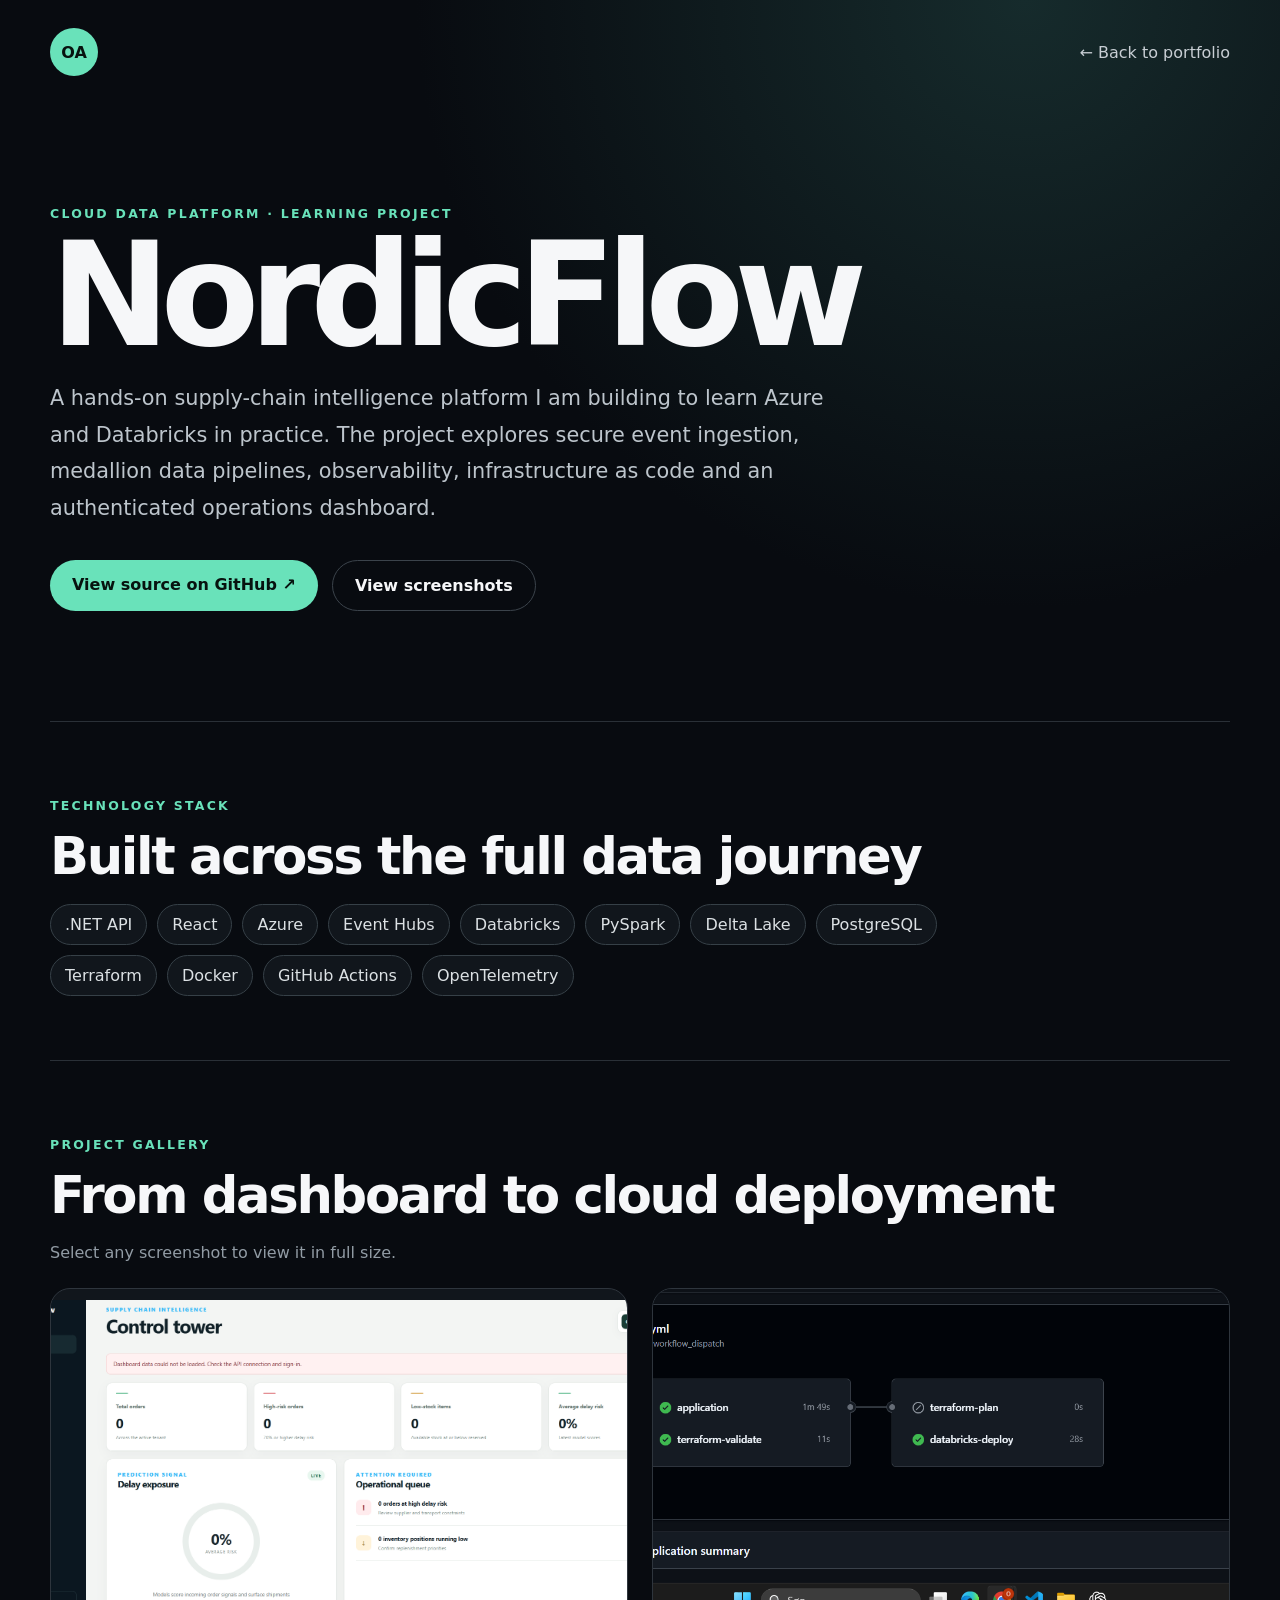
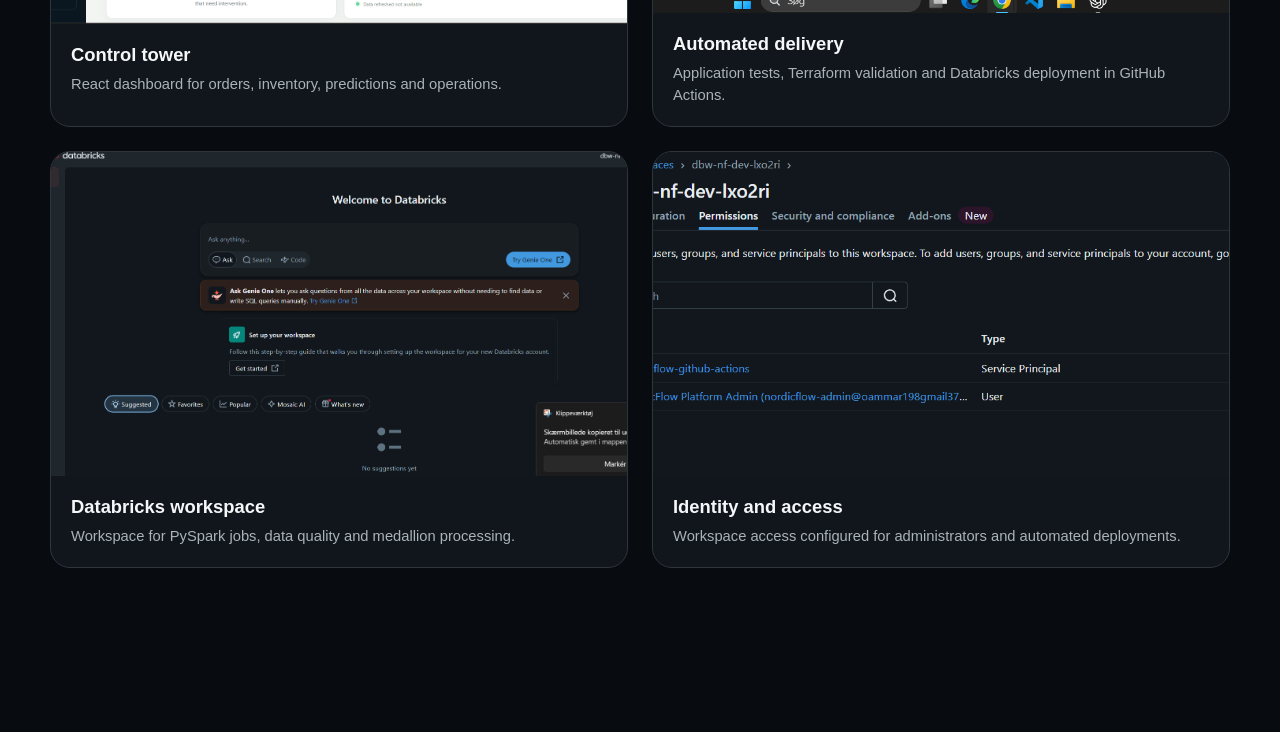
==== nordicflow.html @ 873209d8 "Add NordicFlow project gallery" ====
<!doctype html>
<html lang="en">
  <head>
    <meta charset="UTF-8" />
    <meta name="viewport" content="width=device-width, initial-scale=1.0" />
    <meta name="description" content="NordicFlow — a hands-on Azure and Databricks learning project by Oumar Ammar." />
    <title>NordicFlow | Oumar Ammar</title>
    <link rel="stylesheet" href="/assets/nordicflow-gallery.css" />
  </head>
  <body>
    <header class="site-header">
      <a class="brand" href="/">OA</a>
      <a class="back-link" href="/">← Back to portfolio</a>
    </header>

    <main>
      <section class="hero">
        <p class="eyebrow">Cloud data platform · Learning project</p>
        <h1>NordicFlow</h1>
        <p class="intro">
          A hands-on supply-chain intelligence platform I am building to learn Azure and Databricks in practice.
          The project explores secure event ingestion, medallion data pipelines, observability, infrastructure as
          code and an authenticated operations dashboard.
        </p>
        <div class="actions">
          <a class="primary-button" href="https://github.com/oumar969/NordicFlow" target="_blank" rel="noreferrer">View source on GitHub ↗</a>
          <a class="secondary-button" href="#screenshots">View screenshots</a>
        </div>
      </section>

      <section class="stack" aria-labelledby="stack-title">
        <p class="eyebrow">Technology stack</p>
        <h2 id="stack-title">Built across the full data journey</h2>
        <div class="tags" aria-label="NordicFlow technologies">
          <span>.NET API</span><span>React</span><span>Azure</span><span>Event Hubs</span>
          <span>Databricks</span><span>PySpark</span><span>Delta Lake</span><span>PostgreSQL</span>
          <span>Terraform</span><span>Docker</span><span>GitHub Actions</span><span>OpenTelemetry</span>
        </div>
      </section>

      <section class="gallery-section" id="screenshots" aria-labelledby="gallery-title">
        <p class="eyebrow">Project gallery</p>
        <h2 id="gallery-title">From dashboard to cloud deployment</h2>
        <p class="gallery-help">Select any screenshot to view it in full size.</p>

        <div class="gallery">
          <button class="gallery-card" data-index="0" type="button">
            <img src="/images/nordicflow-dashboard.png" alt="NordicFlow control tower dashboard" />
            <span><strong>Control tower</strong><small>React dashboard for orders, inventory, predictions and operations.</small></span>
          </button>
          <button class="gallery-card" data-index="1" type="button">
            <img src="/images/nordicflow-ci.png" alt="Successful NordicFlow GitHub Actions deployment" />
            <span><strong>Automated delivery</strong><small>Application tests, Terraform validation and Databricks deployment in GitHub Actions.</small></span>
          </button>
          <button class="gallery-card" data-index="2" type="button">
            <img src="/images/nordicflow-databricks.png" alt="NordicFlow Azure Databricks workspace" />
            <span><strong>Databricks workspace</strong><small>Workspace for PySpark jobs, data quality and medallion processing.</small></span>
          </button>
          <button class="gallery-card" data-index="3" type="button">
            <img src="/images/nordicflow-access.png" alt="NordicFlow Databricks workspace access configuration" />
            <span><strong>Identity and access</strong><small>Workspace access configured for administrators and automated deployments.</small></span>
          </button>
        </div>
      </section>
    </main>

    <dialog class="lightbox" aria-label="Screenshot viewer">
      <button class="close" type="button" aria-label="Close screenshot">×</button>
      <button class="previous" type="button" aria-label="Previous screenshot">‹</button>
      <figure>
        <img src="" alt="" />
        <figcaption></figcaption>
      </figure>
      <button class="next" type="button" aria-label="Next screenshot">›</button>
    </dialog>

    <script src="/assets/nordicflow-gallery.js"></script>
  </body>
</html>
---- assets/nordicflow-gallery.css ----
:root {
  color-scheme: dark;
  font-family: Inter, ui-sans-serif, system-ui, -apple-system, BlinkMacSystemFont, "Segoe UI", sans-serif;
  background: #080b10;
  color: #f6f7f9;
}

* { box-sizing: border-box; }
html { scroll-behavior: smooth; }
body { margin: 0; background: radial-gradient(circle at 80% 0%, #162b2c 0, #080b10 38rem); }
a { color: inherit; }

.site-header {
  width: min(1180px, calc(100% - 40px));
  margin: 0 auto;
  padding: 28px 0;
  display: flex;
  align-items: center;
  justify-content: space-between;
}

.brand {
  width: 48px;
  height: 48px;
  display: grid;
  place-items: center;
  border-radius: 50%;
  background: #69e2ba;
  color: #07130f;
  font-weight: 900;
  text-decoration: none;
}

.back-link { color: #c8ced4; text-decoration: none; }
.back-link:hover { color: #69e2ba; }

main { width: min(1180px, calc(100% - 40px)); margin: 0 auto; padding-bottom: 100px; }
.hero { max-width: 900px; padding: 90px 0 110px; }
.eyebrow { color: #69e2ba; font-size: .78rem; font-weight: 800; letter-spacing: .18em; text-transform: uppercase; }
h1 { margin: 12px 0 24px; font-size: clamp(4rem, 12vw, 9rem); line-height: .85; letter-spacing: -.07em; }
h2 { margin: 8px 0 18px; font-size: clamp(2rem, 4vw, 3.6rem); letter-spacing: -.045em; }
.intro { max-width: 780px; color: #bdc5cc; font-size: clamp(1.05rem, 2vw, 1.3rem); line-height: 1.75; }
.actions { display: flex; flex-wrap: wrap; gap: 14px; margin-top: 34px; }
.primary-button, .secondary-button { padding: 15px 22px; border-radius: 999px; font-weight: 750; text-decoration: none; }
.primary-button { background: #69e2ba; color: #07130f; }
.secondary-button { border: 1px solid #3b434b; }

.stack, .gallery-section { padding: 64px 0; border-top: 1px solid #2a3037; }
.tags { display: flex; flex-wrap: wrap; gap: 10px; max-width: 950px; }
.tags span { padding: 10px 14px; border: 1px solid #364047; border-radius: 999px; color: #dce1e4; background: #11161c; }
.gallery-help { color: #929ca5; margin-bottom: 26px; }
.gallery { display: grid; grid-template-columns: repeat(2, minmax(0, 1fr)); gap: 24px; }
.gallery-card { padding: 0; overflow: hidden; border: 1px solid #2e353d; border-radius: 20px; background: #11161c; color: inherit; text-align: left; cursor: zoom-in; }
.gallery-card:hover { transform: translateY(-3px); border-color: #69e2ba; }
.gallery-card img { width: 100%; aspect-ratio: 16 / 9; display: block; object-fit: cover; object-position: top; background: #171d24; }
.gallery-card span { display: grid; gap: 7px; padding: 20px; }
.gallery-card strong { font-size: 1.15rem; }
.gallery-card small { color: #aab3ba; font-size: .92rem; line-height: 1.5; }

.lightbox { width: min(1400px, 96vw); max-width: none; padding: 50px 64px 24px; border: 1px solid #3a444b; border-radius: 18px; background: #080b10; color: white; }
.lightbox::backdrop { background: rgb(0 0 0 / .88); backdrop-filter: blur(8px); }
.lightbox figure { margin: 0; }
.lightbox img { width: 100%; max-height: 78vh; object-fit: contain; display: block; }
.lightbox figcaption { padding-top: 16px; text-align: center; color: #c4ccd2; }
.close, .previous, .next { position: absolute; border: 0; border-radius: 50%; background: #1c242b; color: white; cursor: pointer; }
.close { top: 12px; right: 12px; width: 38px; height: 38px; font-size: 1.5rem; }
.previous, .next { top: 50%; width: 44px; height: 44px; font-size: 2rem; }
.previous { left: 10px; }
.next { right: 10px; }

@media (max-width: 760px) {
  .hero { padding: 60px 0 80px; }
  .gallery { grid-template-columns: 1fr; }
  .lightbox { padding: 52px 12px 18px; }
  .previous, .next { top: auto; bottom: 12px; }
}
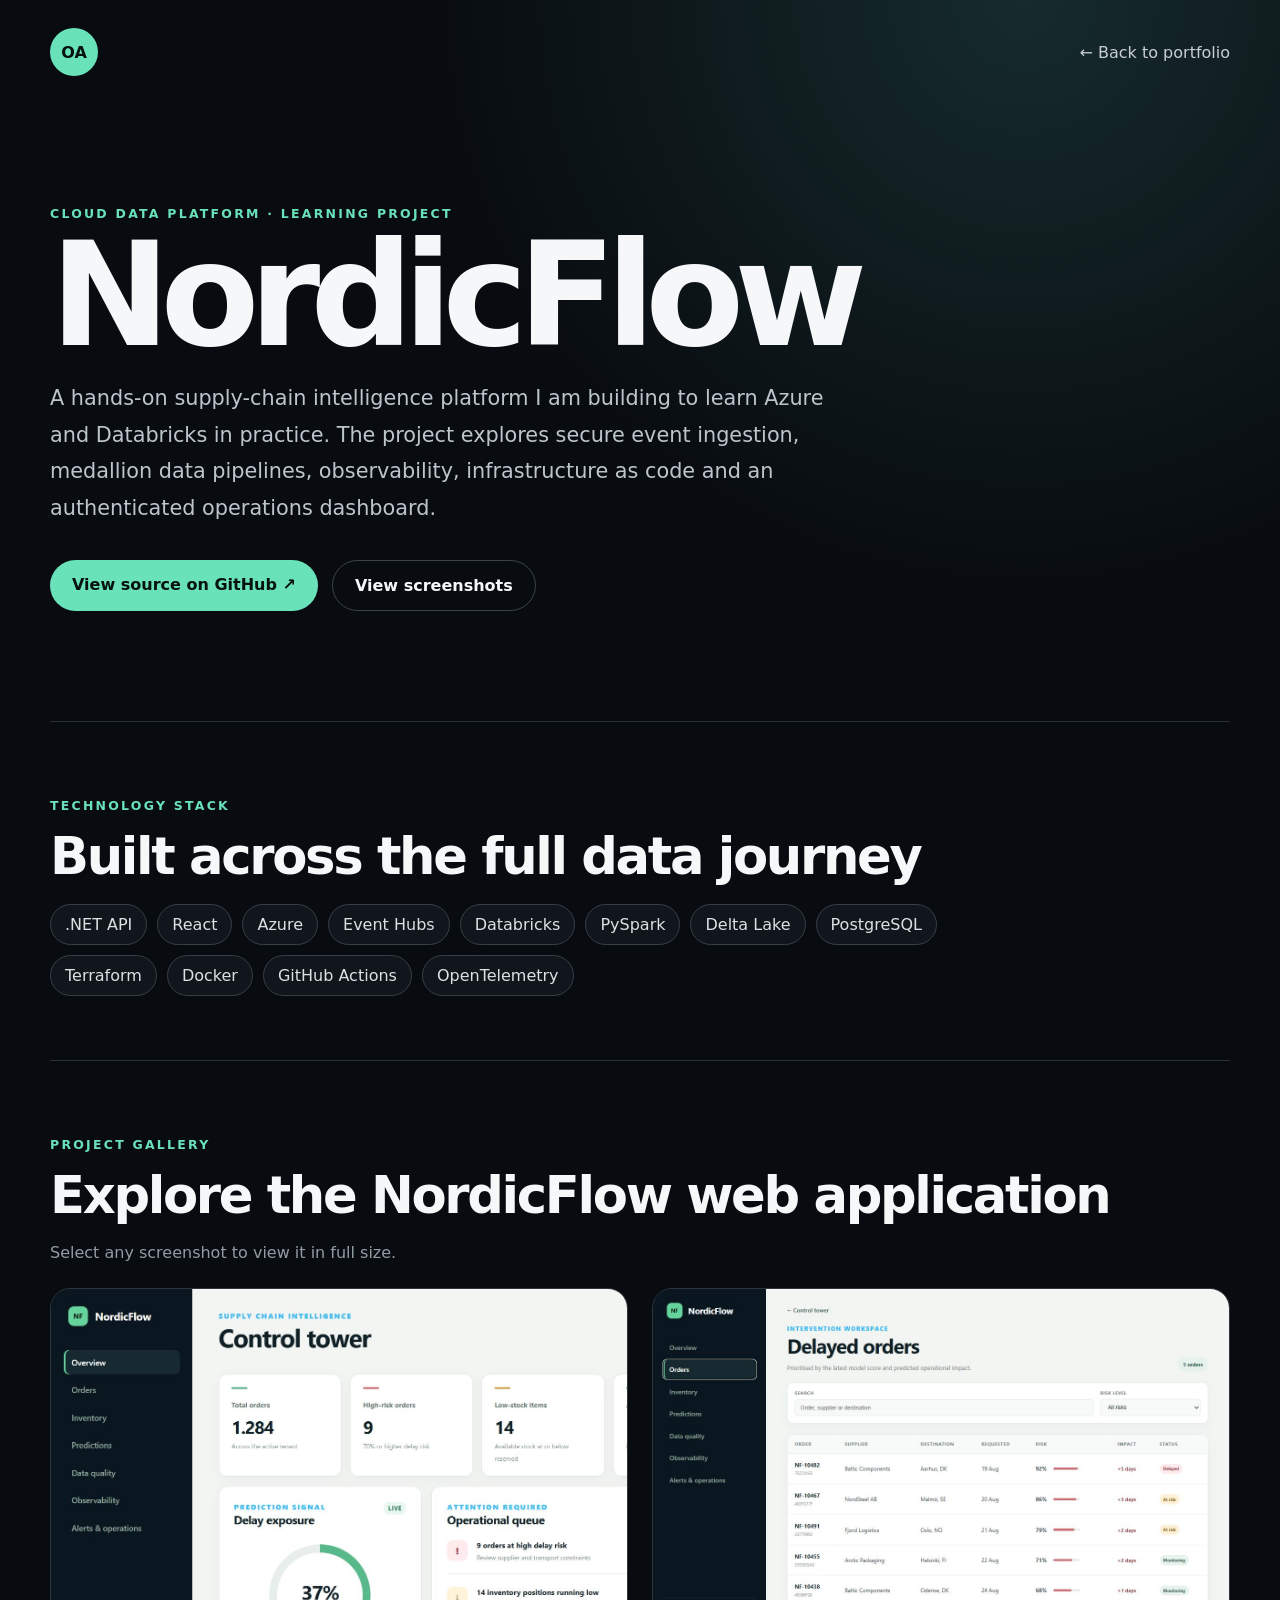
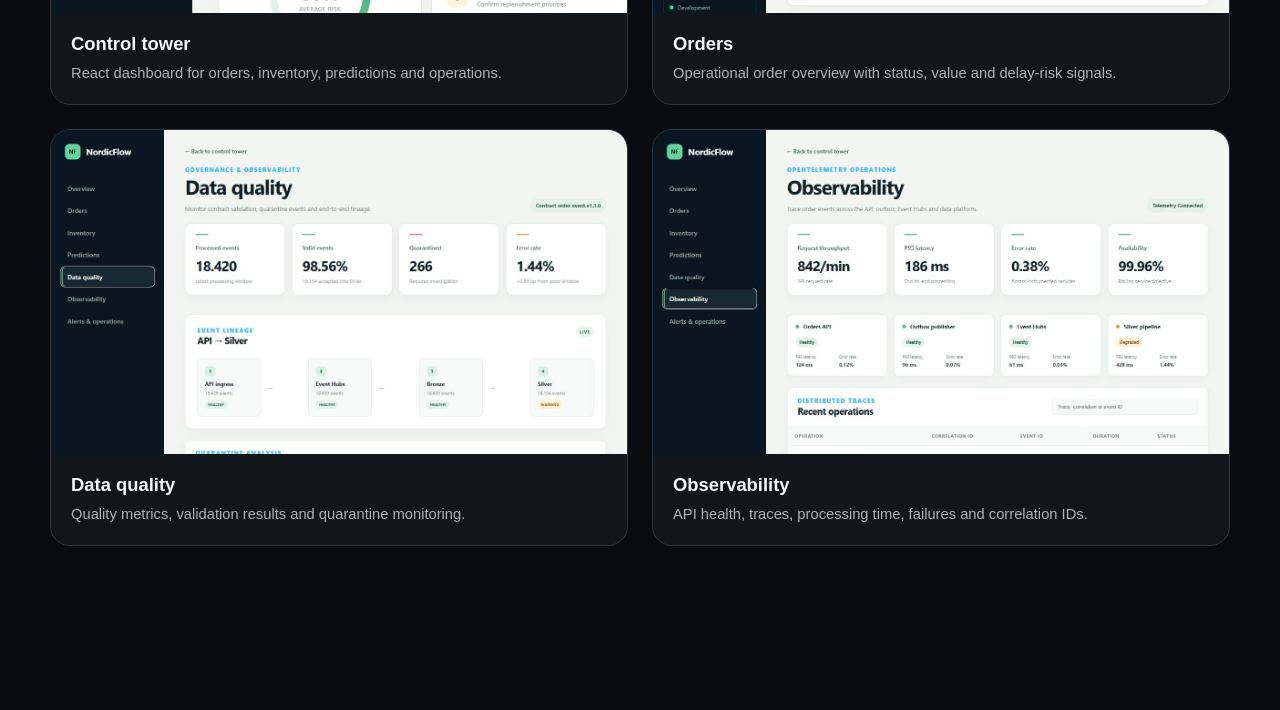
==== commit b26e0f37: "Show NordicFlow application screenshots" ====
--- a/nordicflow.html
+++ b/nordicflow.html
@@ -40,25 +40,25 @@
 
       <section class="gallery-section" id="screenshots" aria-labelledby="gallery-title">
         <p class="eyebrow">Project gallery</p>
-        <h2 id="gallery-title">From dashboard to cloud deployment</h2>
+        <h2 id="gallery-title">Explore the NordicFlow web application</h2>
         <p class="gallery-help">Select any screenshot to view it in full size.</p>
 
         <div class="gallery">
           <button class="gallery-card" data-index="0" type="button">
-            <img src="/images/nordicflow-dashboard.png" alt="NordicFlow control tower dashboard" />
+            <img src="/images/nordicflow-overview.png" alt="NordicFlow control tower overview" />
             <span><strong>Control tower</strong><small>React dashboard for orders, inventory, predictions and operations.</small></span>
           </button>
           <button class="gallery-card" data-index="1" type="button">
-            <img src="/images/nordicflow-ci.png" alt="Successful NordicFlow GitHub Actions deployment" />
-            <span><strong>Automated delivery</strong><small>Application tests, Terraform validation and Databricks deployment in GitHub Actions.</small></span>
+            <img src="/images/nordicflow-orders.png" alt="NordicFlow orders page" />
+            <span><strong>Orders</strong><small>Operational order overview with status, value and delay-risk signals.</small></span>
           </button>
           <button class="gallery-card" data-index="2" type="button">
-            <img src="/images/nordicflow-databricks.png" alt="NordicFlow Azure Databricks workspace" />
-            <span><strong>Databricks workspace</strong><small>Workspace for PySpark jobs, data quality and medallion processing.</small></span>
+            <img src="/images/nordicflow-data-quality.png" alt="NordicFlow data quality page" />
+            <span><strong>Data quality</strong><small>Quality metrics, validation results and quarantine monitoring.</small></span>
           </button>
           <button class="gallery-card" data-index="3" type="button">
-            <img src="/images/nordicflow-access.png" alt="NordicFlow Databricks workspace access configuration" />
-            <span><strong>Identity and access</strong><small>Workspace access configured for administrators and automated deployments.</small></span>
+            <img src="/images/nordicflow-observability.png" alt="NordicFlow observability page" />
+            <span><strong>Observability</strong><small>API health, traces, processing time, failures and correlation IDs.</small></span>
           </button>
         </div>
       </section>
